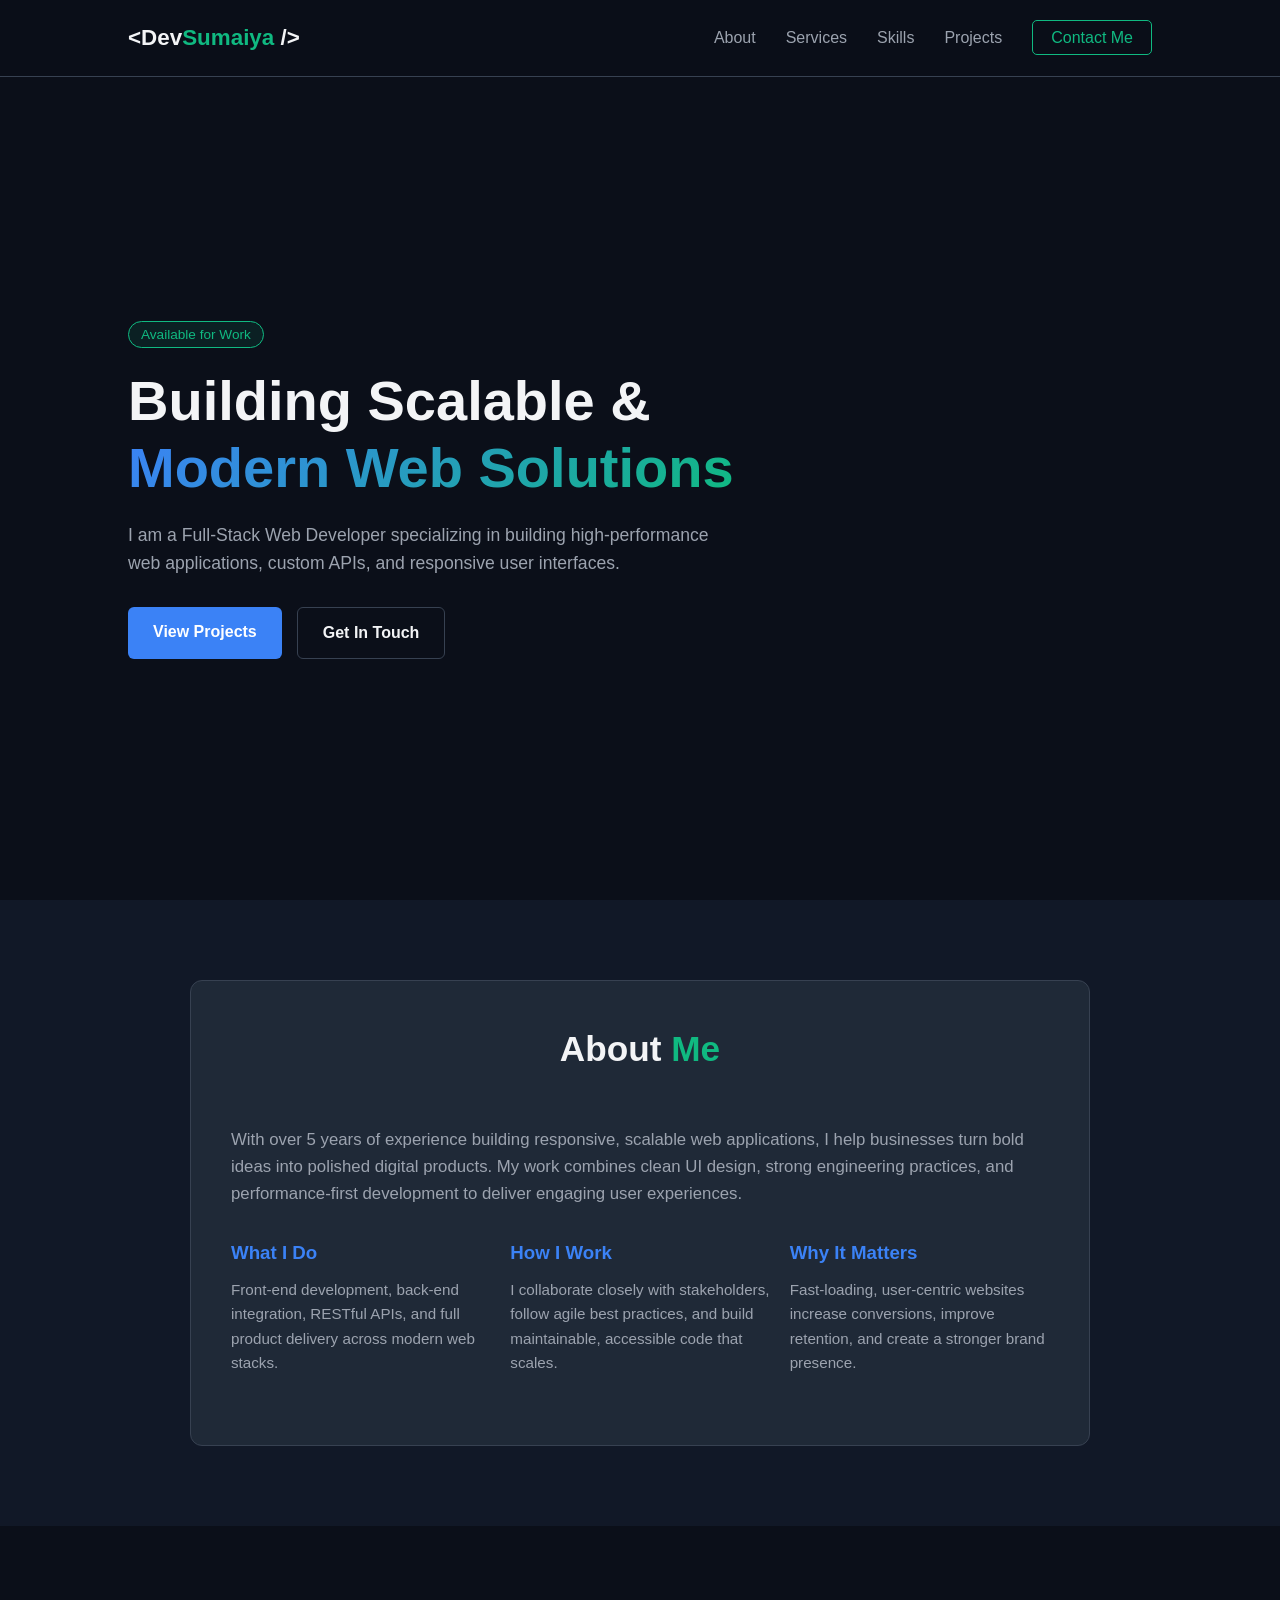
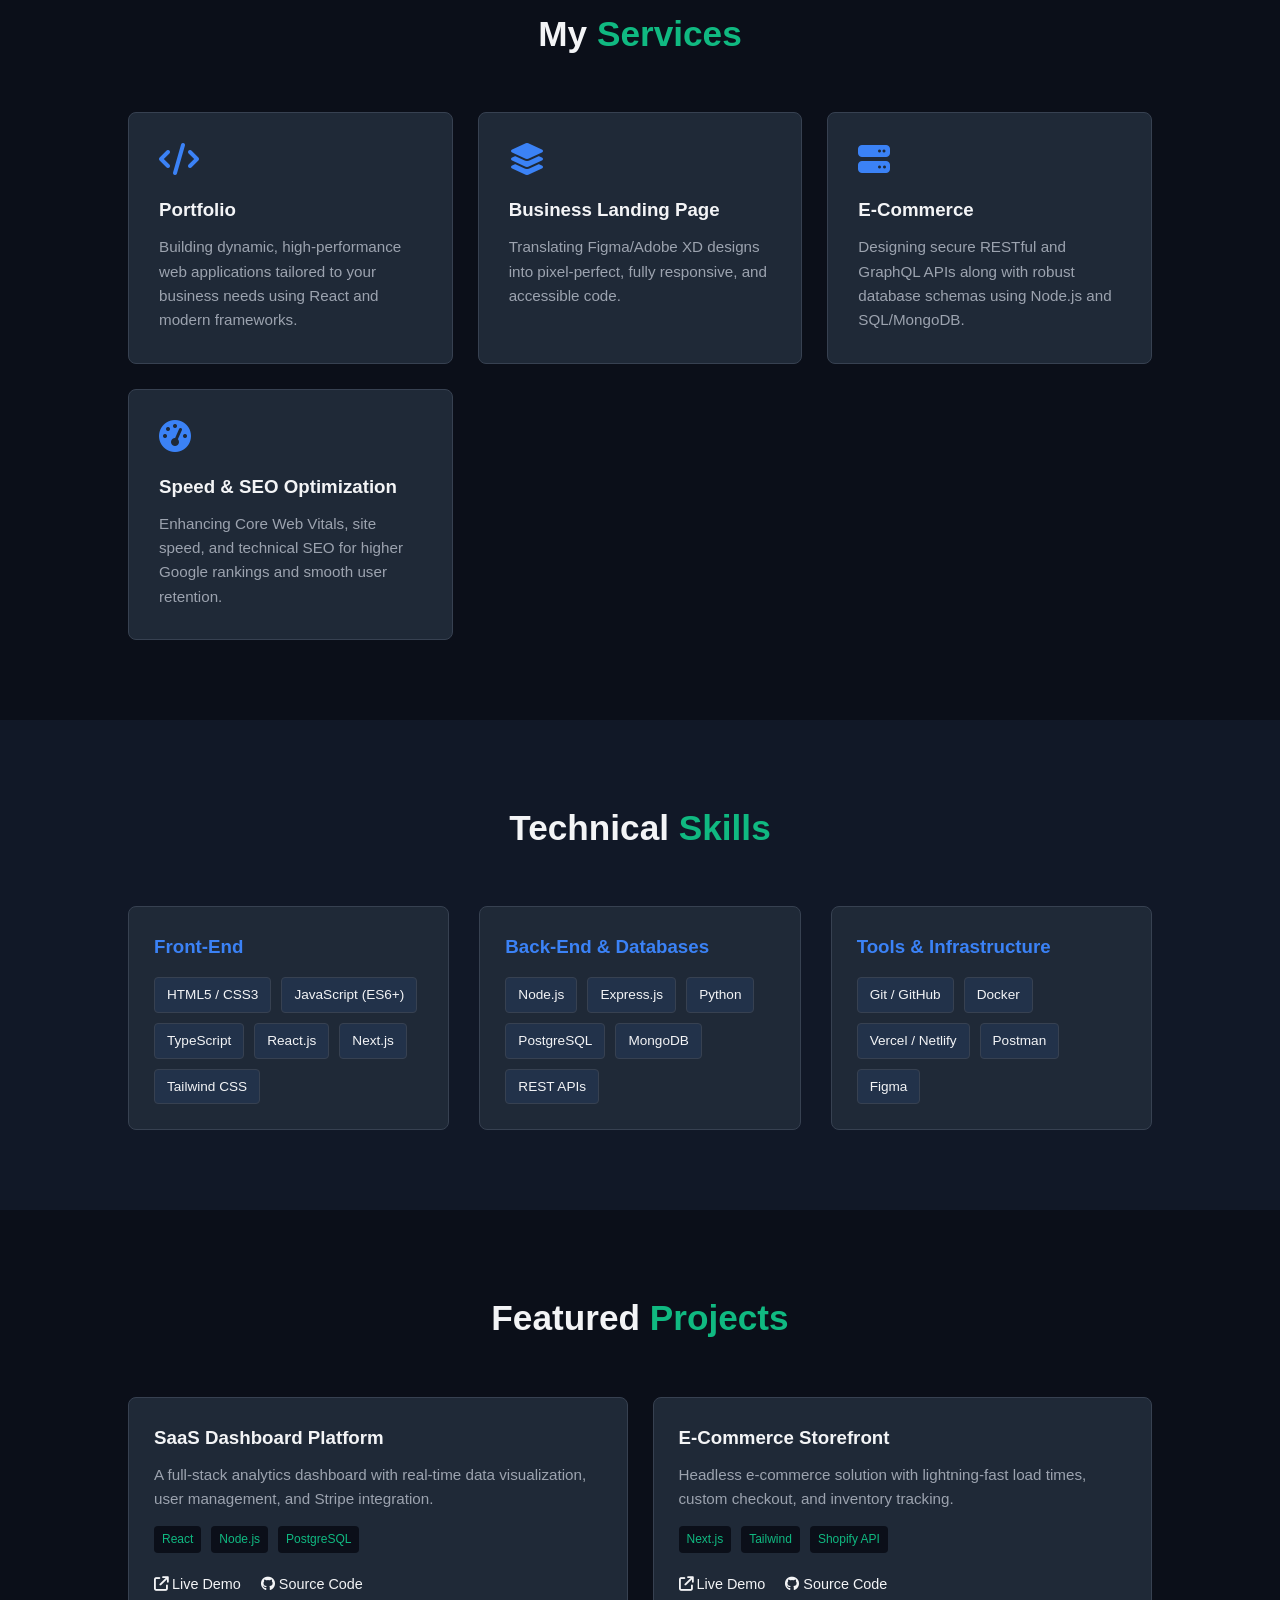
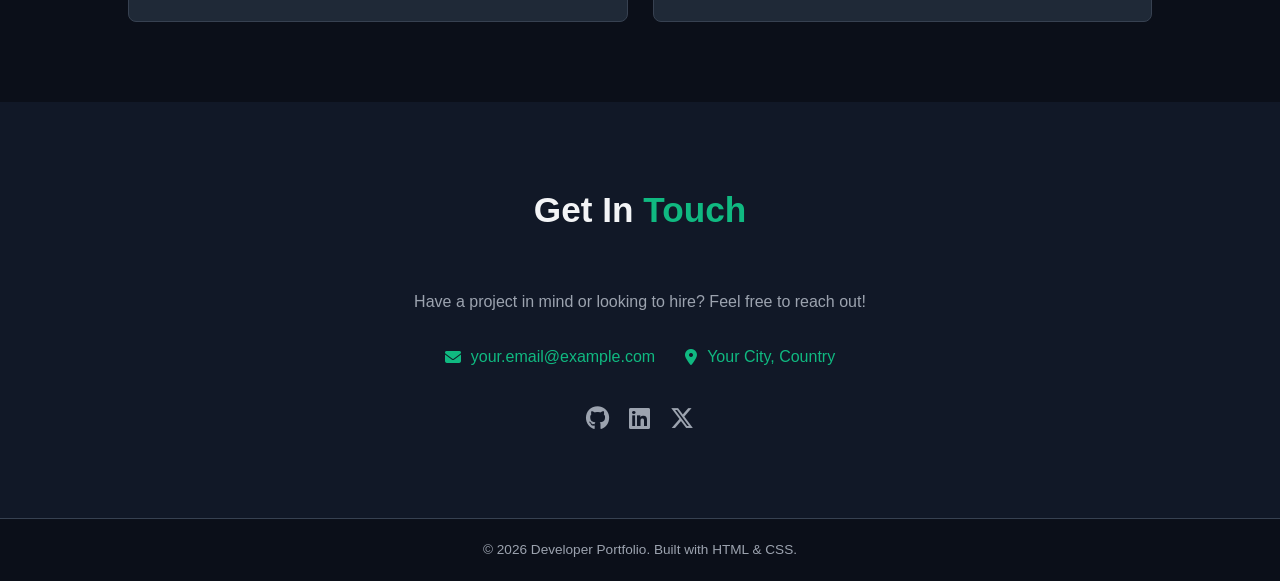
==== index.html @ 7da7272e "Demo1" ====
<!DOCTYPE html>
<html lang="en">
<head>
    <meta charset="UTF-8">
    <meta name="viewport" content="width=device-width, initial-scale=1.0">
    <title>Developer Portfolio</title>
    <link rel="stylesheet" href="css/style.css">
    <!-- Font Awesome for Icons -->
    <link rel="stylesheet" href="https://cdnjs.cloudflare.com/ajax/libs/font-awesome/6.4.0/css/all.min.css">
</head>
<body>

    <!-- Navigation -->
    <nav class="navbar">
        <div class="logo">&lt;Dev<span>Sumaiya</span> /&gt;</div>
        <ul class="nav-links">
            <li><a href="#about">About</a></li>
            <li><a href="#services">Services</a></li>
            <li><a href="#skills">Skills</a></li>
            <li><a href="#projects">Projects</a></li>
            <li><a href="#contact" class="btn-nav">Contact Me</a></li>
        </ul>
    </nav>

    <!-- Hero Section -->
    <header class="hero">
        <div class="hero-content">
            <span class="badge">Available for Work</span>
            <h1>Building Scalable & <br><span class="text-gradient">Modern Web Solutions</span></h1>
            <p>I am a Full-Stack Web Developer specializing in building high-performance web applications, custom APIs, and responsive user interfaces.</p>
            <div class="hero-btns">
                <a href="#projects" class="btn btn-primary">View Projects</a>
                <a href="#contact" class="btn btn-secondary">Get In Touch</a>
            </div>
        </div>
    </header>

    <!-- About Section -->
    <section id="about" class="section bg-alt">
        <div class="about-container">
            <div class="about-text">
                <h2 class="section-title">About <span class="text-accent">Me</span></h2>
                <p>With over 5 years of experience building responsive, scalable web applications, I help businesses turn bold ideas into polished digital products. My work combines clean UI design, strong engineering practices, and performance-first development to deliver engaging user experiences.</p>
                <div class="about-highlights">
                    <div>
                        <h3>What I Do</h3>
                        <p>Front-end development, back-end integration, RESTful APIs, and full product delivery across modern web stacks.</p>
                    </div>
                    <div>
                        <h3>How I Work</h3>
                        <p>I collaborate closely with stakeholders, follow agile best practices, and build maintainable, accessible code that scales.</p>
                    </div>
                    <div>
                        <h3>Why It Matters</h3>
                        <p>Fast-loading, user-centric websites increase conversions, improve retention, and create a stronger brand presence.</p>
                    </div>
                </div>
            </div>
        </div>
    </section>

    <!-- Services Section -->
    <section id="services" class="section">
        <h2 class="section-title">My <span class="text-accent">Services</span></h2>
        <div class="grid cards-grid">
            <div class="card">
                <i class="fa-solid fa-code card-icon"></i>
                <h3>Portfolio</h3>
                <p>Building dynamic, high-performance web applications tailored to your business needs using React and modern frameworks.</p>
            </div>
            <div class="card">
                <i class="fa-solid fa-layer-group card-icon"></i>
                <h3>Business Landing Page</h3>
                <p>Translating Figma/Adobe XD designs into pixel-perfect, fully responsive, and accessible code.</p>
            </div>
            <div class="card">
                <i class="fa-solid fa-server card-icon"></i>
                <h3>E-Commerce</h3>
                <p>Designing secure RESTful and GraphQL APIs along with robust database schemas using Node.js and SQL/MongoDB.</p>
            </div>
            <div class="card">
                <i class="fa-solid fa-gauge-high card-icon"></i>
                <h3>Speed & SEO Optimization</h3>
                <p>Enhancing Core Web Vitals, site speed, and technical SEO for higher Google rankings and smooth user retention.</p>
            </div>
        </div>
    </section>

    <!-- Skills Section -->
    <section id="skills" class="section bg-alt">
        <h2 class="section-title">Technical <span class="text-accent">Skills</span></h2>
        <div class="skills-container">
            <div class="skill-category">
                <h3>Front-End</h3>
                <div class="tags">
                    <span class="tag">HTML5 / CSS3</span>
                    <span class="tag">JavaScript (ES6+)</span>
                    <span class="tag">TypeScript</span>
                    <span class="tag">React.js</span>
                    <span class="tag">Next.js</span>
                    <span class="tag">Tailwind CSS</span>
                </div>
            </div>
            <div class="skill-category">
                <h3>Back-End & Databases</h3>
                <div class="tags">
                    <span class="tag">Node.js</span>
                    <span class="tag">Express.js</span>
                    <span class="tag">Python</span>
                    <span class="tag">PostgreSQL</span>
                    <span class="tag">MongoDB</span>
                    <span class="tag">REST APIs</span>
                </div>
            </div>
            <div class="skill-category">
                <h3>Tools & Infrastructure</h3>
                <div class="tags">
                    <span class="tag">Git / GitHub</span>
                    <span class="tag">Docker</span>
                    <span class="tag">Vercel / Netlify</span>
                    <span class="tag">Postman</span>
                    <span class="tag">Figma</span>
                </div>
            </div>
        </div>
    </section>

    <!-- Projects Section -->
    <section id="projects" class="section">
        <h2 class="section-title">Featured <span class="text-accent">Projects</span></h2>
        <div class="grid projects-grid">
            
            <!-- Project 1 -->
            <div class="project-card">
                <div class="project-info">
                    <h3>SaaS Dashboard Platform</h3>
                    <p>A full-stack analytics dashboard with real-time data visualization, user management, and Stripe integration.</p>
                    <div class="tags">
                        <span class="tag-sm">React</span>
                        <span class="tag-sm">Node.js</span>
                        <span class="tag-sm">PostgreSQL</span>
                    </div>
                    <div class="project-links">
                        <a href="#" target="_blank"><i class="fa-solid fa-arrow-up-right-from-square"></i> Live Demo</a>
                        <a href="#" target="_blank"><i class="fa-brands fa-github"></i> Source Code</a>
                    </div>
                </div>
            </div>

            <!-- Project 2 -->
            <div class="project-card">
                <div class="project-info">
                    <h3>E-Commerce Storefront</h3>
                    <p>Headless e-commerce solution with lightning-fast load times, custom checkout, and inventory tracking.</p>
                    <div class="tags">
                        <span class="tag-sm">Next.js</span>
                        <span class="tag-sm">Tailwind</span>
                        <span class="tag-sm">Shopify API</span>
                    </div>
                    <div class="project-links">
                        <a href="#" target="_blank"><i class="fa-solid fa-arrow-up-right-from-square"></i> Live Demo</a>
                        <a href="#" target="_blank"><i class="fa-brands fa-github"></i> Source Code</a>
                    </div>
                </div>
            </div>

        </div>
    </section>

    <!-- Contact Section -->
    <section id="contact" class="section bg-alt">
        <h2 class="section-title">Get In <span class="text-accent">Touch</span></h2>
        <div class="contact-container">
            <p class="contact-sub">Have a project in mind or looking to hire? Feel free to reach out!</p>
            <div class="contact-details">
                <div class="contact-item">
                    <i class="fa-solid fa-envelope"></i>
                    <span>your.email@example.com</span>
                </div>
                <div class="contact-item">
                    <i class="fa-solid fa-location-dot"></i>
                    <span>Your City, Country</span>
                </div>
            </div>
            <div class="social-links">
                <a href="#" target="_blank"><i class="fa-brands fa-github"></i></a>
                <a href="#" target="_blank"><i class="fa-brands fa-linkedin"></i></a>
                <a href="#" target="_blank"><i class="fa-brands fa-x-twitter"></i></a>
            </div>
        </div>
    </section>

    <!-- Footer -->
    <footer>
        <p>&copy; 2026 Developer Portfolio. Built with HTML & CSS.</p>
    </footer>

</body>
</html>
---- css/style.css ----
/* --- Color Variables (Black, Neon Green, Tech Blue) --- */
:root {
    --bg-main: #0B0F19;         /* Very Dark Navy / Near Black */
    --bg-alt: #111827;          /* Slightly Lighter Dark Section Background */
    --card-bg: #1F2937;         /* Card Background */
    --text-main: #F3F4F6;       /* Soft White Text */
    --text-muted: #9CA3AF;      /* Muted Gray Text */
    
    /* Accents */
    --accent-blue: #3B82F6;     /* Electric Blue */
    --accent-green: #10B981;    /* Emerald Green */
    --border-color: #374151;    /* Subtle Border */
}

/* --- Basic Resets --- */
* {
    margin: 0;
    padding: 0;
    box-sizing: border-box;
    font-family: 'Segoe UI', Tahoma, Geneva, Verdana, sans-serif;
}

html {
    scroll-behavior: smooth;
}

body {
    background-color: var(--bg-main);
    color: var(--text-main);
    line-height: 1.6;
}

/* --- Helper Classes --- */
.text-accent {
    color: var(--accent-green);
}

.text-gradient {
    background: linear-gradient(135deg, var(--accent-blue), var(--accent-green));
    -webkit-background-clip: text;
    -webkit-text-fill-color: transparent;
}

.section {
    padding: 80px 10%;
}

.bg-alt {
    background-color: var(--bg-alt);
}

.section-title {
    font-size: 2.2rem;
    text-align: center;
    margin-bottom: 50px;
}

.grid {
    display: grid;
    gap: 25px;
}

/* --- Navigation --- */
.navbar {
    display: flex;
    justify-content: space-between;
    align-items: center;
    padding: 20px 10%;
    background-color: rgba(11, 15, 25, 0.9);
    position: fixed;
    top: 0;
    width: 100%;
    z-index: 1000;
    border-bottom: 1px solid var(--border-color);
    backdrop-filter: blur(10px);
}

.logo {
    font-size: 1.4rem;
    font-weight: 700;
    color: var(--text-main);
}

.logo span {
    color: var(--accent-green);
}

.nav-links {
    display: flex;
    list-style: none;
    align-items: center;
    gap: 30px;
}

.nav-links a {
    color: var(--text-muted);
    text-decoration: none;
    transition: 0.3s ease;
}

.nav-links a:hover {
    color: var(--accent-blue);
}

.btn-nav {
    padding: 8px 18px;
    border: 1px solid var(--accent-green);
    border-radius: 5px;
    color: var(--accent-green) !important;
}

.btn-nav:hover {
    background-color: var(--accent-green);
    color: var(--bg-main) !important;
}

/* --- Hero Section --- */
.hero {
    min-height: 100vh;
    display: flex;
    align-items: center;
    padding: 0 10%;
    padding-top: 80px;
}

.badge {
    background: rgba(16, 185, 129, 0.1);
    color: var(--accent-green);
    border: 1px solid var(--accent-green);
    padding: 5px 12px;
    border-radius: 20px;
    font-size: 0.85rem;
}

.hero h1 {
    font-size: 3.5rem;
    margin: 20px 0;
    line-height: 1.2;
}

.hero p {
    color: var(--text-muted);
    max-width: 600px;
    font-size: 1.1rem;
    margin-bottom: 30px;
}

.hero-btns {
    display: flex;
    gap: 15px;
}

.btn {
    padding: 12px 25px;
    border-radius: 6px;
    text-decoration: none;
    font-weight: 600;
    transition: 0.3s ease;
}

.btn-primary {
    background: var(--accent-blue);
    color: white;
}

.btn-primary:hover {
    opacity: 0.9;
}

.btn-secondary {
    border: 1px solid var(--border-color);
    color: var(--text-main);
}

.btn-secondary:hover {
    border-color: var(--accent-blue);
    color: var(--accent-blue);
}

/* --- Cards / Services --- */
.cards-grid {
    grid-template-columns: repeat(auto-fit, minmax(250px, 1fr));
}

.card {
    background: var(--card-bg);
    padding: 30px;
    border-radius: 8px;
    border: 1px solid var(--border-color);
    transition: 0.3s ease;
}

.card:hover {
    border-color: var(--accent-green);
    transform: translateY(-5px);
}

.card-icon {
    font-size: 2rem;
    color: var(--accent-blue);
    margin-bottom: 20px;
}

.card h3 {
    margin-bottom: 10px;
}

.card p {
    color: var(--text-muted);
    font-size: 0.95rem;
}

/* --- About --- */
.about-container {
    display: flex;
    justify-content: center;
}

.about-text {
    max-width: 900px;
    background: var(--card-bg);
    padding: 40px;
    border-radius: 12px;
    border: 1px solid var(--border-color);
}

.about-text p {
    color: var(--text-muted);
    font-size: 1.05rem;
    margin-bottom: 30px;
}

.about-highlights {
    display: grid;
    grid-template-columns: repeat(auto-fit, minmax(240px, 1fr));
    gap: 20px;
}

.about-highlights h3 {
    color: var(--accent-blue);
    margin-bottom: 10px;
}

.about-highlights p {
    font-size: 0.95rem;
    color: var(--text-muted);
}

/* --- Skills --- */
.skills-container {
    display: grid;
    grid-template-columns: repeat(auto-fit, minmax(300px, 1fr));
    gap: 30px;
}

.skill-category {
    background: var(--card-bg);
    padding: 25px;
    border-radius: 8px;
    border: 1px solid var(--border-color);
}

.skill-category h3 {
    margin-bottom: 15px;
    color: var(--accent-blue);
}

.tags {
    display: flex;
    flex-wrap: wrap;
    gap: 10px;
}

.tag {
    background: rgba(59, 130, 246, 0.1);
    color: var(--text-main);
    border: 1px solid var(--border-color);
    padding: 6px 12px;
    border-radius: 4px;
    font-size: 0.85rem;
}

/* --- Projects --- */
.projects-grid {
    grid-template-columns: repeat(auto-fit, minmax(320px, 1fr));
}

.project-card {
    background: var(--card-bg);
    border-radius: 8px;
    border: 1px solid var(--border-color);
    padding: 25px;
    transition: 0.3s ease;
}

.project-card:hover {
    border-color: var(--accent-blue);
}

.project-info h3 {
    margin-bottom: 10px;
}

.project-info p {
    color: var(--text-muted);
    font-size: 0.95rem;
    margin-bottom: 15px;
}

.tag-sm {
    background: var(--bg-main);
    color: var(--accent-green);
    padding: 4px 8px;
    border-radius: 4px;
    font-size: 0.75rem;
}

.project-links {
    display: flex;
    gap: 20px;
    margin-top: 20px;
}

.project-links a {
    color: var(--text-main);
    text-decoration: none;
    font-size: 0.9rem;
    transition: 0.3s;
}

.project-links a:hover {
    color: var(--accent-blue);
}

/* --- Contact & Footer --- */
.contact-container {
    text-align: center;
    max-width: 600px;
    margin: 0 auto;
}

.contact-sub {
    color: var(--text-muted);
    margin-bottom: 30px;
}

.contact-details {
    display: flex;
    justify-content: center;
    gap: 30px;
    margin-bottom: 30px;
    flex-wrap: wrap;
}

.contact-item {
    display: flex;
    align-items: center;
    gap: 10px;
    color: var(--accent-green);
}

.social-links {
    display: flex;
    justify-content: center;
    gap: 20px;
}

.social-links a {
    font-size: 1.5rem;
    color: var(--text-muted);
    transition: 0.3s;
}

.social-links a:hover {
    color: var(--accent-blue);
}

footer {
    text-align: center;
    padding: 20px;
    border-top: 1px solid var(--border-color);
    color: var(--text-muted);
    font-size: 0.85rem;
}

/* --- Responsive Adjustments --- */
@media (max-width: 768px) {
    .nav-links {
        display: none; /* Add a JS burger menu later if needed */
    }
    .hero h1 {
        font-size: 2.5rem;
    }
}
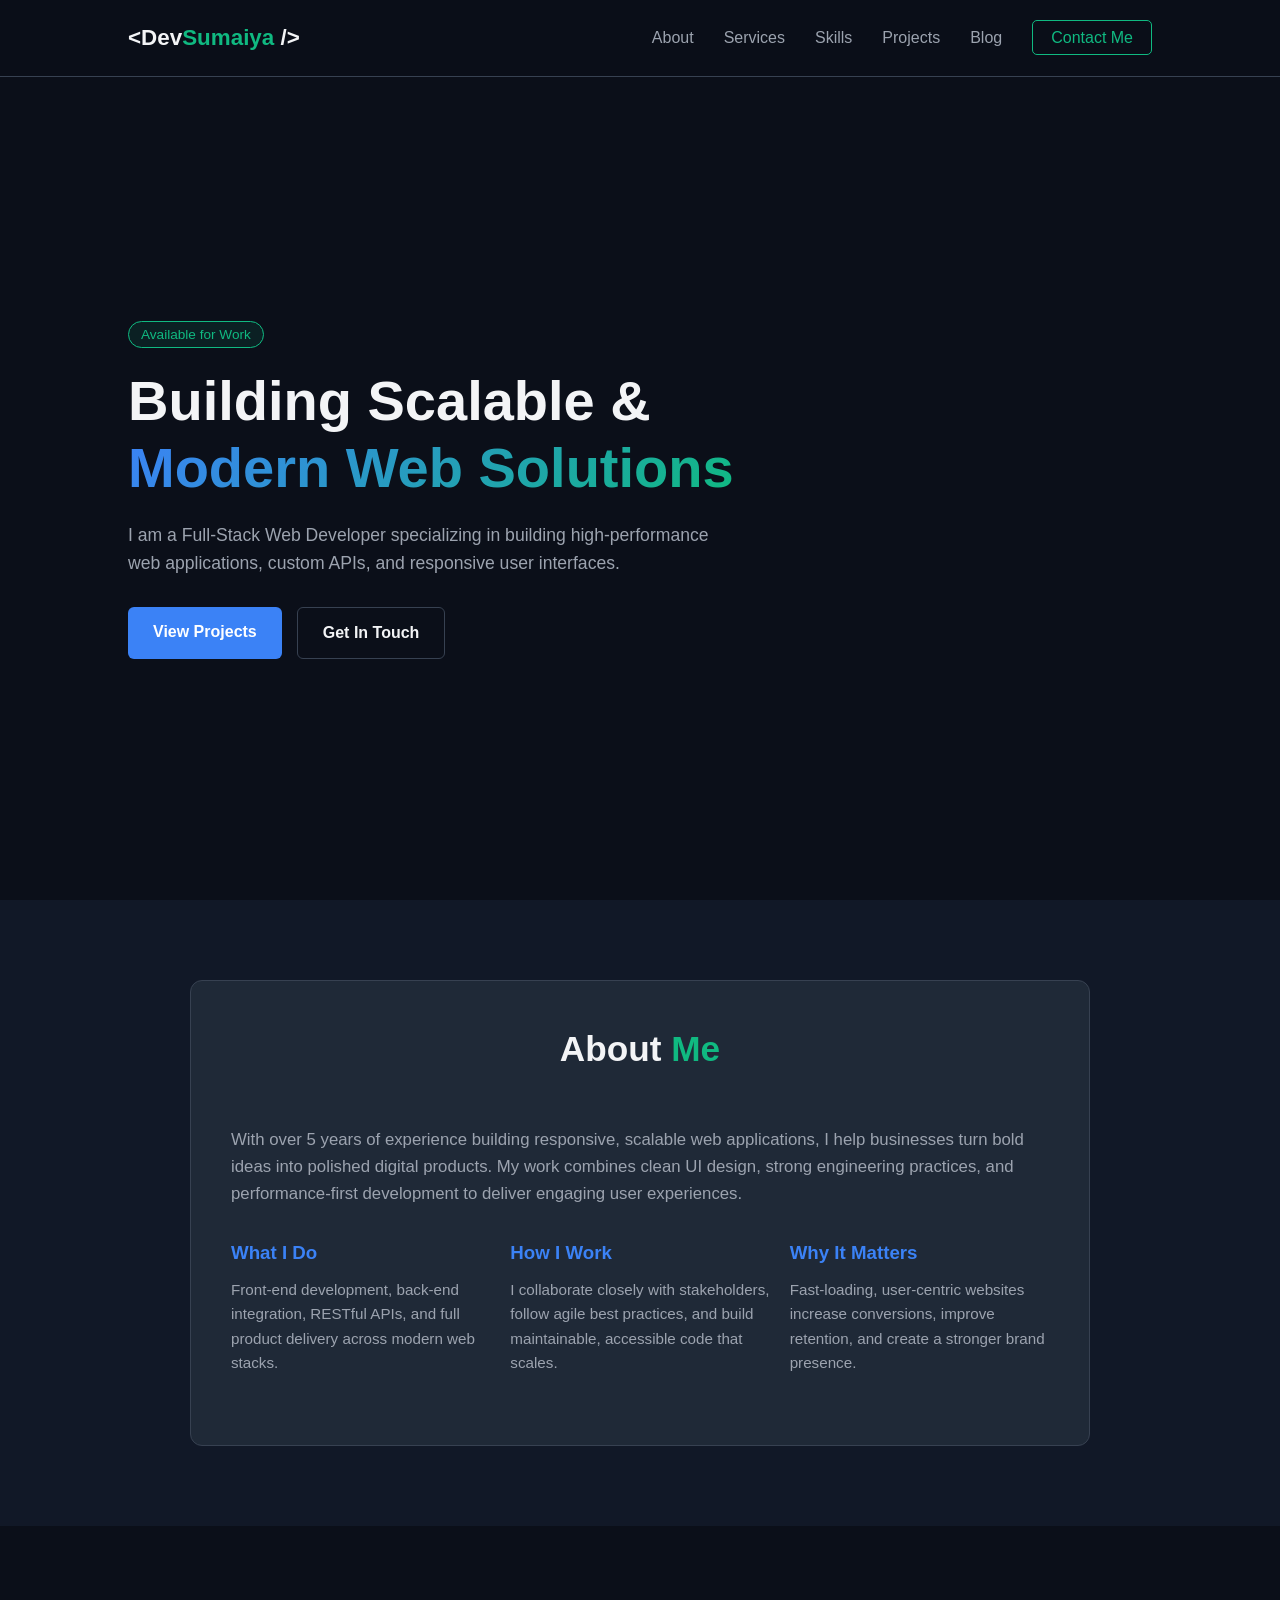
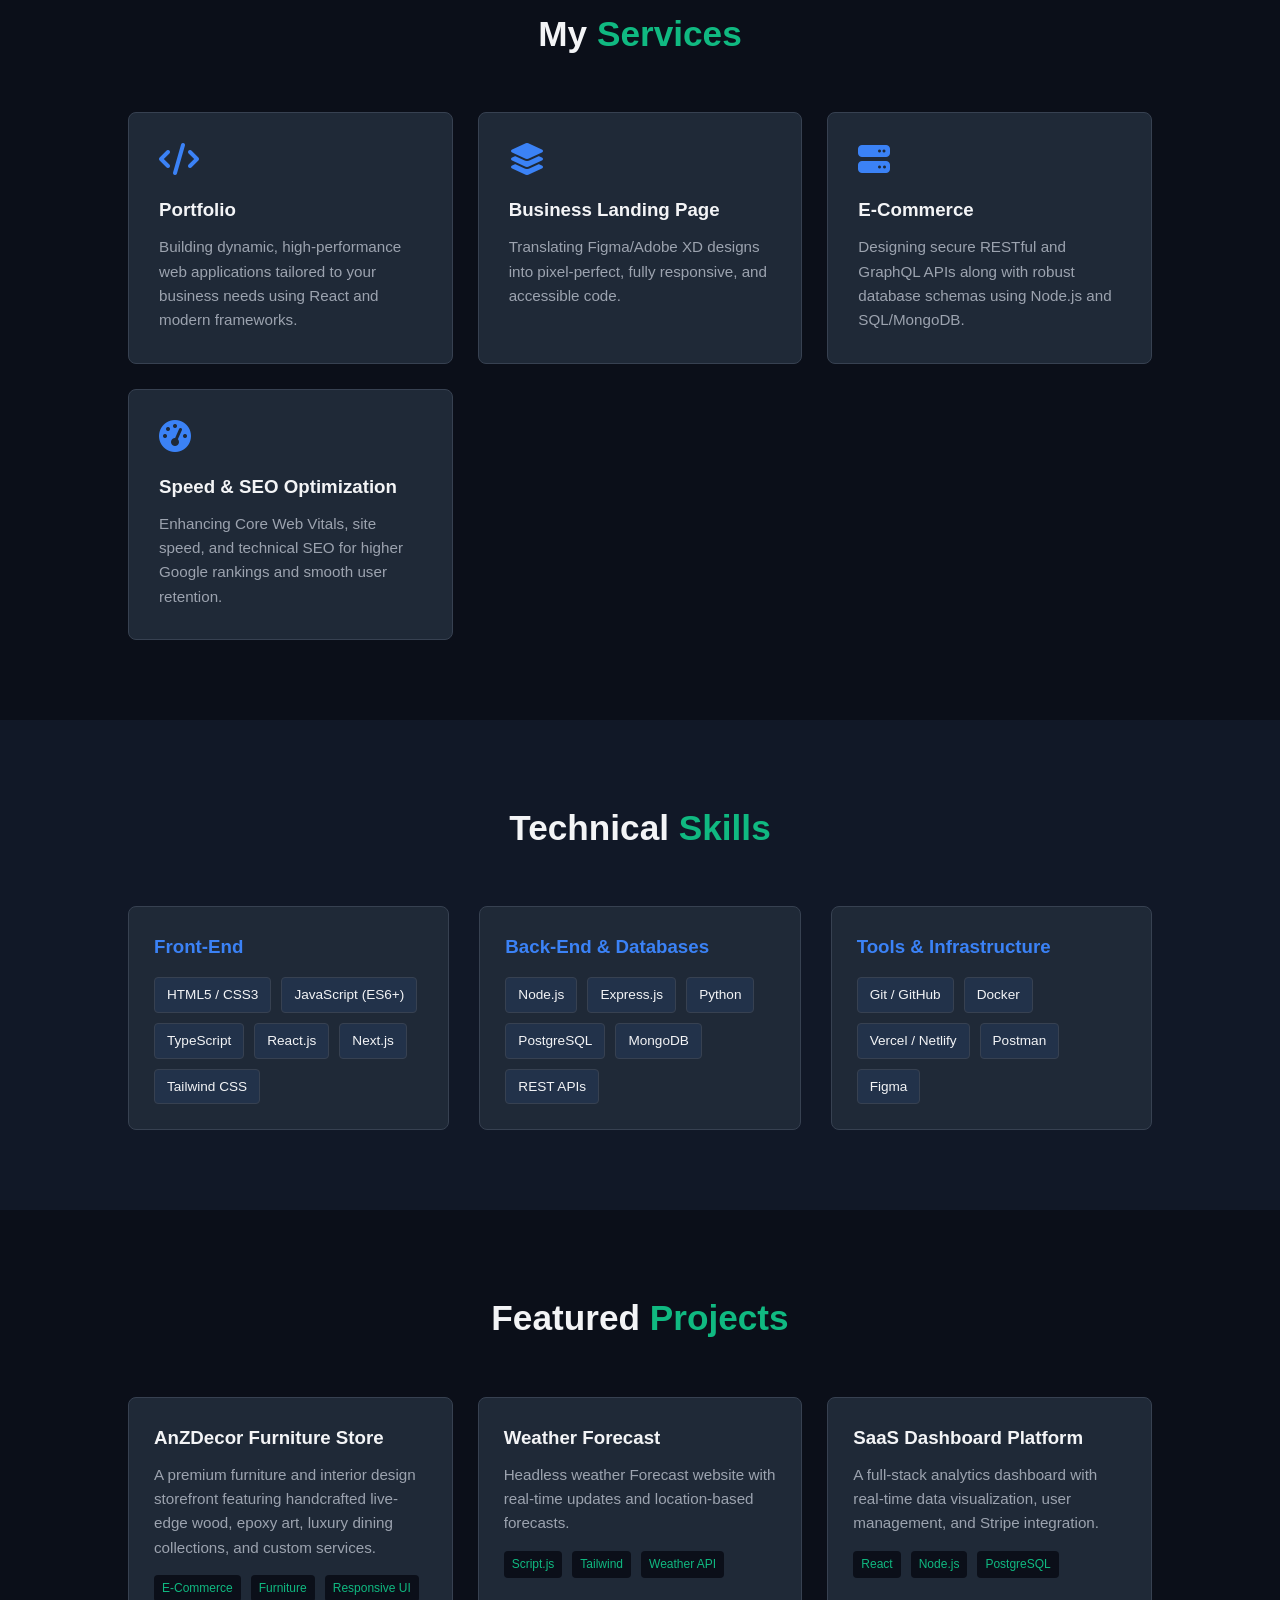
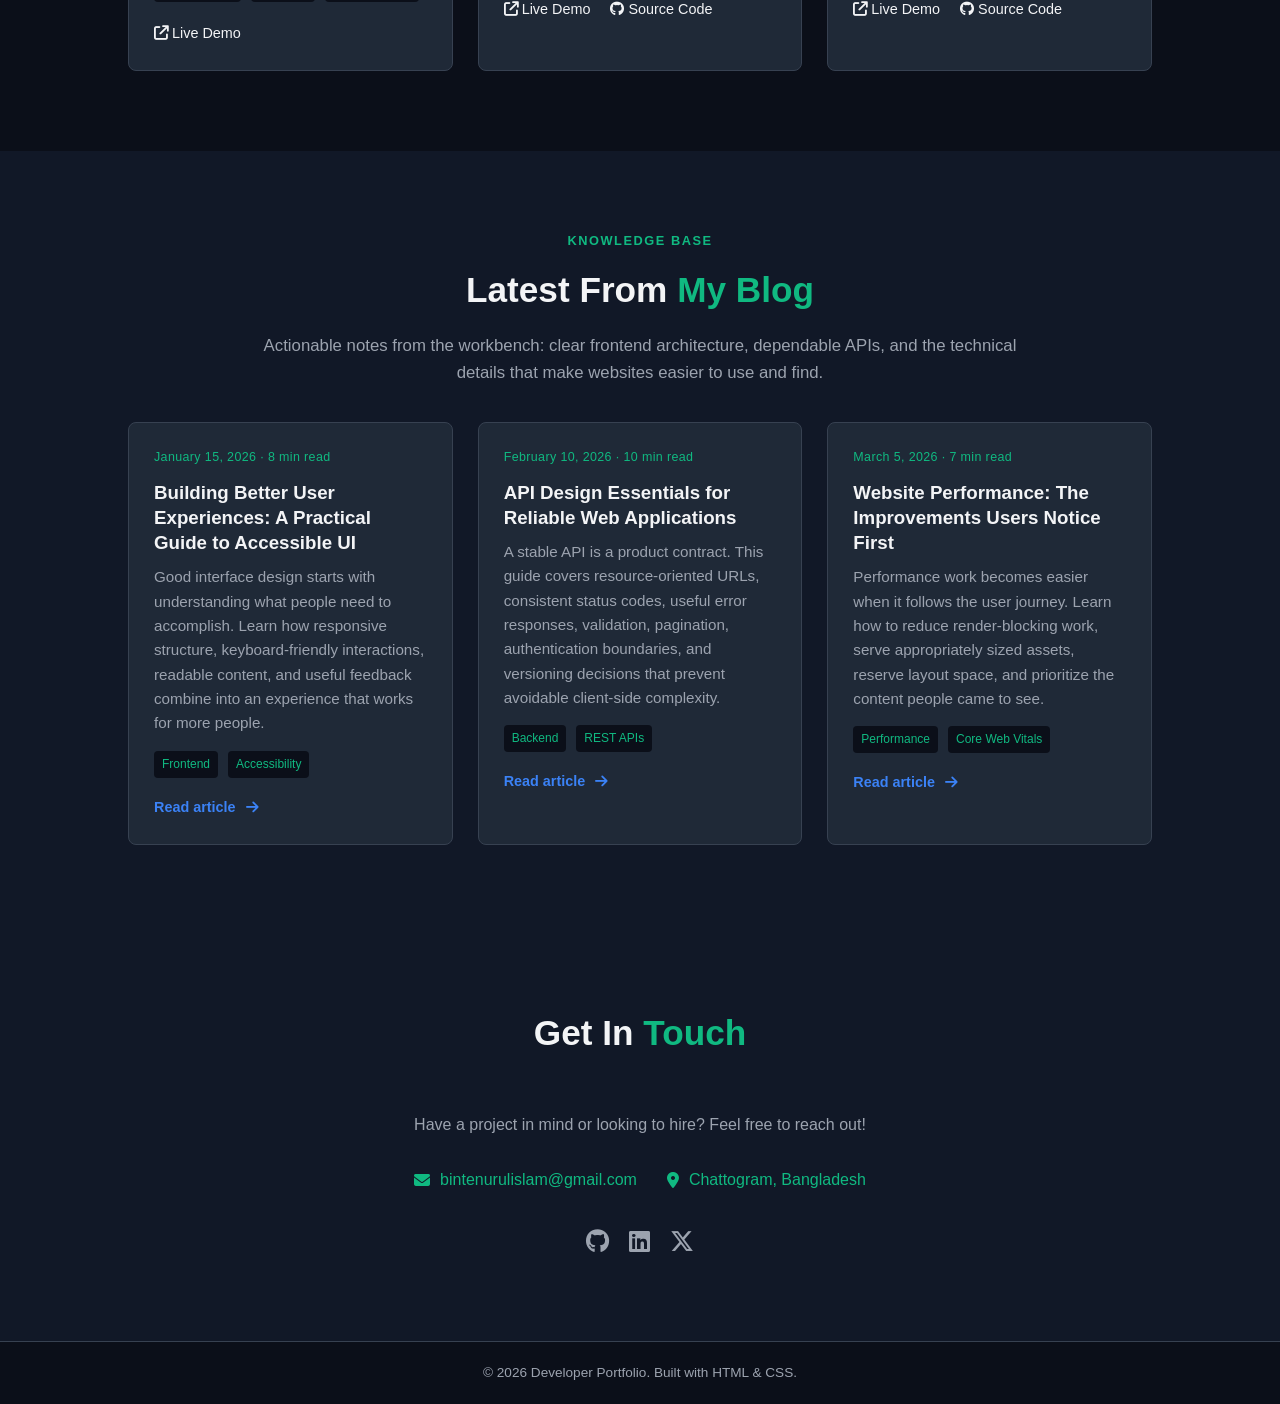
==== commit b9fd49d2: "Add SEO blog pages and portfolio updates" ====
--- a/index.html
+++ b/index.html
@@ -3,10 +3,56 @@
 <head>
     <meta charset="UTF-8">
     <meta name="viewport" content="width=device-width, initial-scale=1.0">
-    <title>Developer Portfolio</title>
+    <meta name="description" content="Read practical web development articles by Sumaiya about frontend engineering, API design, technical SEO, accessibility, and website performance.">
+    <meta name="author" content="Sumaiya">
+    <meta name="robots" content="index, follow, max-image-preview:large">
+    <link rel="canonical" href="https://sumaiya.dev/">
+    <meta property="og:type" content="website">
+    <meta property="og:title" content="Web Development Blog | Sumaiya">
+    <meta property="og:description" content="Practical insights on building accessible, fast, and scalable web experiences.">
+    <meta property="og:url" content="https://sumaiya.dev/">
+    <meta property="og:site_name" content="Sumaiya | Full-Stack Web Developer">
+    <meta name="twitter:card" content="summary">
+    <meta name="twitter:title" content="Web Development Blog | Sumaiya">
+    <meta name="twitter:description" content="Practical insights on frontend engineering, APIs, SEO, and web performance.">
+    <title>Web Development Blog | Sumaiya - Full-Stack Developer</title>
     <link rel="stylesheet" href="css/style.css">
     <!-- Font Awesome for Icons -->
     <link rel="stylesheet" href="https://cdnjs.cloudflare.com/ajax/libs/font-awesome/6.4.0/css/all.min.css">
+    <script type="application/ld+json">
+    {
+        "@context": "https://schema.org",
+        "@graph": [
+            {
+                "@type": "Person",
+                "@id": "https://sumaiya.dev/#person",
+                "name": "Sumaiya",
+                "jobTitle": "Full-Stack Web Developer",
+                "url": "https://sumaiya.dev/"
+            },
+            {
+                "@type": "WebSite",
+                "@id": "https://sumaiya.dev/#website",
+                "url": "https://sumaiya.dev/",
+                "name": "Sumaiya | Full-Stack Web Developer",
+                "publisher": {"@id": "https://sumaiya.dev/#person"}
+            },
+            {
+                "@type": "Blog",
+                "@id": "https://sumaiya.dev/#blog",
+                "url": "https://sumaiya.dev/#blog",
+                "name": "Web Development Blog by Sumaiya",
+                "description": "Practical articles about frontend development, API design, SEO, accessibility, and performance.",
+                "publisher": {"@id": "https://sumaiya.dev/#person"},
+                "blogPost": [
+                    {"@type": "BlogPosting", "headline": "Building Better User Experiences: A Practical Guide to Accessible UI", "datePublished": "2026-01-15", "author": {"@id": "https://sumaiya.dev/#person"}, "url": "https://sumaiya.dev/blog.html#building-better-user-experiences"},
+                    {"@type": "BlogPosting", "headline": "API Design Essentials for Reliable Web Applications", "datePublished": "2026-02-10", "author": {"@id": "https://sumaiya.dev/#person"}, "url": "https://sumaiya.dev/blog.html#api-design-essentials"},
+                    {"@type": "BlogPosting", "headline": "Website Performance: The Improvements Users Notice First", "datePublished": "2026-03-05", "author": {"@id": "https://sumaiya.dev/#person"}, "url": "https://sumaiya.dev/blog.html#website-performance"}
+                ]
+            }
+        ]
+    }
+    </script>
 </head>
 <body>
 
@@ -18,6 +64,7 @@
             <li><a href="#services">Services</a></li>
             <li><a href="#skills">Skills</a></li>
             <li><a href="#projects">Projects</a></li>
+            <li><a href="#blog">Blog</a></li>
             <li><a href="#contact" class="btn-nav">Contact Me</a></li>
         </ul>
     </nav>
@@ -129,8 +176,40 @@
     <section id="projects" class="section">
         <h2 class="section-title">Featured <span class="text-accent">Projects</span></h2>
         <div class="grid projects-grid">
-            
             <!-- Project 1 -->
+            <div class="project-card">
+                <div class="project-info">
+                    <h3>AnZDecor Furniture Store</h3>
+                    <p>A premium furniture and interior design storefront featuring handcrafted live-edge wood, epoxy art, luxury dining collections, and custom services.</p>
+                    <div class="tags">
+                        <span class="tag-sm">E-Commerce</span>
+                        <span class="tag-sm">Furniture</span>
+                        <span class="tag-sm">Responsive UI</span>
+                    </div>
+                    <div class="project-links">
+                        <a href="https://anzdecor.netlify.app/" target="_blank" rel="noopener noreferrer"><i class="fa-solid fa-arrow-up-right-from-square"></i> Live Demo</a>
+                    </div>
+                </div>
+            </div>
+
+            <!-- Project 2 -->
+            <div class="project-card">
+                <div class="project-info">
+                    <h3>Weather Forecast </h3>
+                    <p>Headless weather Forecast website with real-time updates and location-based forecasts.</p>
+                    <div class="tags">
+                        <span class="tag-sm">Script.js</span>
+                        <span class="tag-sm">Tailwind</span>
+                        <span class="tag-sm">Weather API</span>
+                    </div>
+                    <div class="project-links">
+                        <a href="https://sumaiyabnislam.github.io/WeatherForcast/" target="_blank"><i class="fa-solid fa-arrow-up-right-from-square"></i> Live Demo</a>
+                        <a href="https://github.com/sumaiyabnislam/WeatherForcast" target="_blank"><i class="fa-brands fa-github"></i> Source Code</a>
+                    </div>
+                </div>
+            </div>
+
+            <!-- Project 3 -->
             <div class="project-card">
                 <div class="project-info">
                     <h3>SaaS Dashboard Platform</h3>
@@ -146,24 +225,53 @@
                     </div>
                 </div>
             </div>
-
-            <!-- Project 2 -->
-            <div class="project-card">
-                <div class="project-info">
-                    <h3>E-Commerce Storefront</h3>
-                    <p>Headless e-commerce solution with lightning-fast load times, custom checkout, and inventory tracking.</p>
-                    <div class="tags">
-                        <span class="tag-sm">Next.js</span>
-                        <span class="tag-sm">Tailwind</span>
-                        <span class="tag-sm">Shopify API</span>
-                    </div>
-                    <div class="project-links">
-                        <a href="#" target="_blank"><i class="fa-solid fa-arrow-up-right-from-square"></i> Live Demo</a>
-                        <a href="#" target="_blank"><i class="fa-brands fa-github"></i> Source Code</a>
-                    </div>
-                </div>
-            </div>
-
+        </div>
+    </section>
+
+    <!-- Blog Section -->
+    <section id="blog" class="section bg-alt">
+        <div class="blog-intro">
+            <p class="eyebrow">Knowledge base</p>
+            <h2 class="section-title">Latest From <span class="text-accent">My Blog</span></h2>
+            <p>Actionable notes from the workbench: clear frontend architecture, dependable APIs, and the technical details that make websites easier to use and find.</p>
+        </div>
+        <div class="grid blog-grid">
+            <a class="project-card blog-card blog-card-link" href="blog.html#building-better-user-experiences">
+                <div class="project-info">
+                    <p class="article-meta"><time datetime="2026-01-15">January 15, 2026</time> · 8 min read</p>
+                    <h3>Building Better User Experiences: A Practical Guide to Accessible UI</h3>
+                    <p>Good interface design starts with understanding what people need to accomplish. Learn how responsive structure, keyboard-friendly interactions, readable content, and useful feedback combine into an experience that works for more people.</p>
+                    <div class="tags">
+                        <span class="tag-sm">Frontend</span>
+                        <span class="tag-sm">Accessibility</span>
+                    </div>
+                    <span class="read-article">Read article <i class="fa-solid fa-arrow-right"></i></span>
+                </div>
+            </a>
+            <a class="project-card blog-card blog-card-link" href="blog.html#api-design-essentials">
+                <div class="project-info">
+                    <p class="article-meta"><time datetime="2026-02-10">February 10, 2026</time> · 10 min read</p>
+                    <h3>API Design Essentials for Reliable Web Applications</h3>
+                    <p>A stable API is a product contract. This guide covers resource-oriented URLs, consistent status codes, useful error responses, validation, pagination, authentication boundaries, and versioning decisions that prevent avoidable client-side complexity.</p>
+                    <div class="tags">
+                        <span class="tag-sm">Backend</span>
+                        <span class="tag-sm">REST APIs</span>
+                    </div>
+                    <span class="read-article">Read article <i class="fa-solid fa-arrow-right"></i></span>
+                </div>
+            </a>
+            <a class="project-card blog-card blog-card-link" href="blog.html#website-performance">
+                <div class="project-info">
+                    <p class="article-meta"><time datetime="2026-03-05">March 5, 2026</time> · 7 min read</p>
+                    <h3>Website Performance: The Improvements Users Notice First</h3>
+                    <p>Performance work becomes easier when it follows the user journey. Learn how to reduce render-blocking work, serve appropriately sized assets, reserve layout space, and prioritize the content people came to see.</p>
+                    <div class="tags">
+                        <span class="tag-sm">Performance</span>
+                        <span class="tag-sm">Core Web Vitals</span>
+                    </div>
+                </div>
+                <span class="read-article">Read article <i class="fa-solid fa-arrow-right"></i></span>
+            </a>
         </div>
     </section>
 
@@ -175,16 +283,16 @@
             <div class="contact-details">
                 <div class="contact-item">
                     <i class="fa-solid fa-envelope"></i>
-                    <span>your.email@example.com</span>
+                    <span>bintenurulislam@gmail.com</span>
                 </div>
                 <div class="contact-item">
                     <i class="fa-solid fa-location-dot"></i>
-                    <span>Your City, Country</span>
+                    <span>Chattogram, Bangladesh</span>
                 </div>
             </div>
             <div class="social-links">
-                <a href="#" target="_blank"><i class="fa-brands fa-github"></i></a>
-                <a href="#" target="_blank"><i class="fa-brands fa-linkedin"></i></a>
+                <a href="https://github.com/sumaiyabnislam" target="_blank"><i class="fa-brands fa-github"></i></a>
+                <a href="https://bd.linkedin.com/in/sumaiya-b-9344091b8" target="_blank"><i class="fa-brands fa-linkedin"></i></a>
                 <a href="#" target="_blank"><i class="fa-brands fa-x-twitter"></i></a>
             </div>
         </div>
--- a/css/style.css
+++ b/css/style.css
@@ -285,6 +285,185 @@
     grid-template-columns: repeat(auto-fit, minmax(320px, 1fr));
 }
 
+/* --- Blog --- */
+.blog-intro {
+    max-width: 760px;
+    margin: 0 auto 35px;
+    text-align: center;
+}
+
+.blog-intro .section-title {
+    margin-bottom: 15px;
+}
+
+.blog-intro > p:last-child {
+    color: var(--text-muted);
+    font-size: 1.05rem;
+}
+
+.eyebrow {
+    color: var(--accent-green);
+    font-size: 0.8rem;
+    font-weight: 700;
+    letter-spacing: 0.12em;
+    margin-bottom: 10px;
+    text-transform: uppercase;
+}
+
+.blog-grid {
+    grid-template-columns: repeat(auto-fit, minmax(300px, 1fr));
+    align-items: start;
+}
+
+.blog-card {
+    height: 100%;
+}
+
+.blog-card-link {
+    color: var(--text-main);
+    display: block;
+    text-decoration: none;
+}
+
+.blog-card-link:hover {
+    border-color: var(--accent-green);
+    transform: translateY(-5px);
+}
+
+.article-meta {
+    color: var(--accent-green) !important;
+    font-size: 0.78rem !important;
+    letter-spacing: 0.03em;
+    margin-bottom: 12px !important;
+}
+
+.blog-card h3 {
+    line-height: 1.35;
+}
+
+.read-article {
+    color: var(--accent-blue);
+    display: inline-block;
+    font-size: 0.9rem;
+    font-weight: 600;
+    margin-top: 18px;
+}
+
+.read-article i {
+    margin-left: 6px;
+    transition: transform 0.3s ease;
+}
+
+.blog-card-link:hover .read-article i {
+    transform: translateX(4px);
+}
+
+.logo a {
+    color: inherit;
+    text-decoration: none;
+}
+
+/* --- Blog Page --- */
+.blog-page {
+    max-width: 1000px;
+    margin: 0 auto;
+    padding-top: 150px;
+}
+
+.blog-page-header {
+    margin: 0 auto 65px;
+    max-width: 760px;
+    text-align: center;
+}
+
+.blog-page-header h1 {
+    font-size: 3.2rem;
+    line-height: 1.2;
+    margin: 15px 0;
+}
+
+.blog-page-header > p:not(.eyebrow) {
+    color: var(--text-muted);
+    font-size: 1.1rem;
+}
+
+.back-link {
+    color: var(--accent-green);
+    display: inline-block;
+    font-weight: 600;
+    margin-top: 25px;
+    text-decoration: none;
+}
+
+.back-link i {
+    margin-right: 7px;
+}
+
+.article-list {
+    display: grid;
+    gap: 35px;
+}
+
+.full-article {
+    background: var(--card-bg);
+    border: 1px solid var(--border-color);
+    border-radius: 8px;
+    padding: 45px clamp(25px, 6vw, 75px);
+    scroll-margin-top: 110px;
+}
+
+.full-article:target {
+    border-color: var(--accent-green);
+}
+
+.full-article-header {
+    border-bottom: 1px solid var(--border-color);
+    margin-bottom: 30px;
+    padding-bottom: 25px;
+}
+
+.full-article h2 {
+    font-size: 2.1rem;
+    line-height: 1.25;
+    margin: 10px 0 15px;
+}
+
+.full-article h3 {
+    color: var(--accent-blue);
+    font-size: 1.25rem;
+    margin: 30px 0 10px;
+}
+
+.full-article p,
+.full-article li {
+    color: var(--text-muted);
+    font-size: 1rem;
+}
+
+.full-article p {
+    margin-bottom: 15px;
+}
+
+.full-article li {
+    margin-bottom: 8px;
+}
+
+.full-article ul,
+.full-article ol {
+    padding-left: 25px;
+}
+
+.article-lead {
+    color: var(--text-main) !important;
+    font-size: 1.15rem !important;
+}
+
+.full-article code {
+    background: var(--bg-main);
+    color: var(--accent-green);
+    padding: 2px 5px;
+}
+
 .project-card {
     background: var(--card-bg);
     border-radius: 8px;
